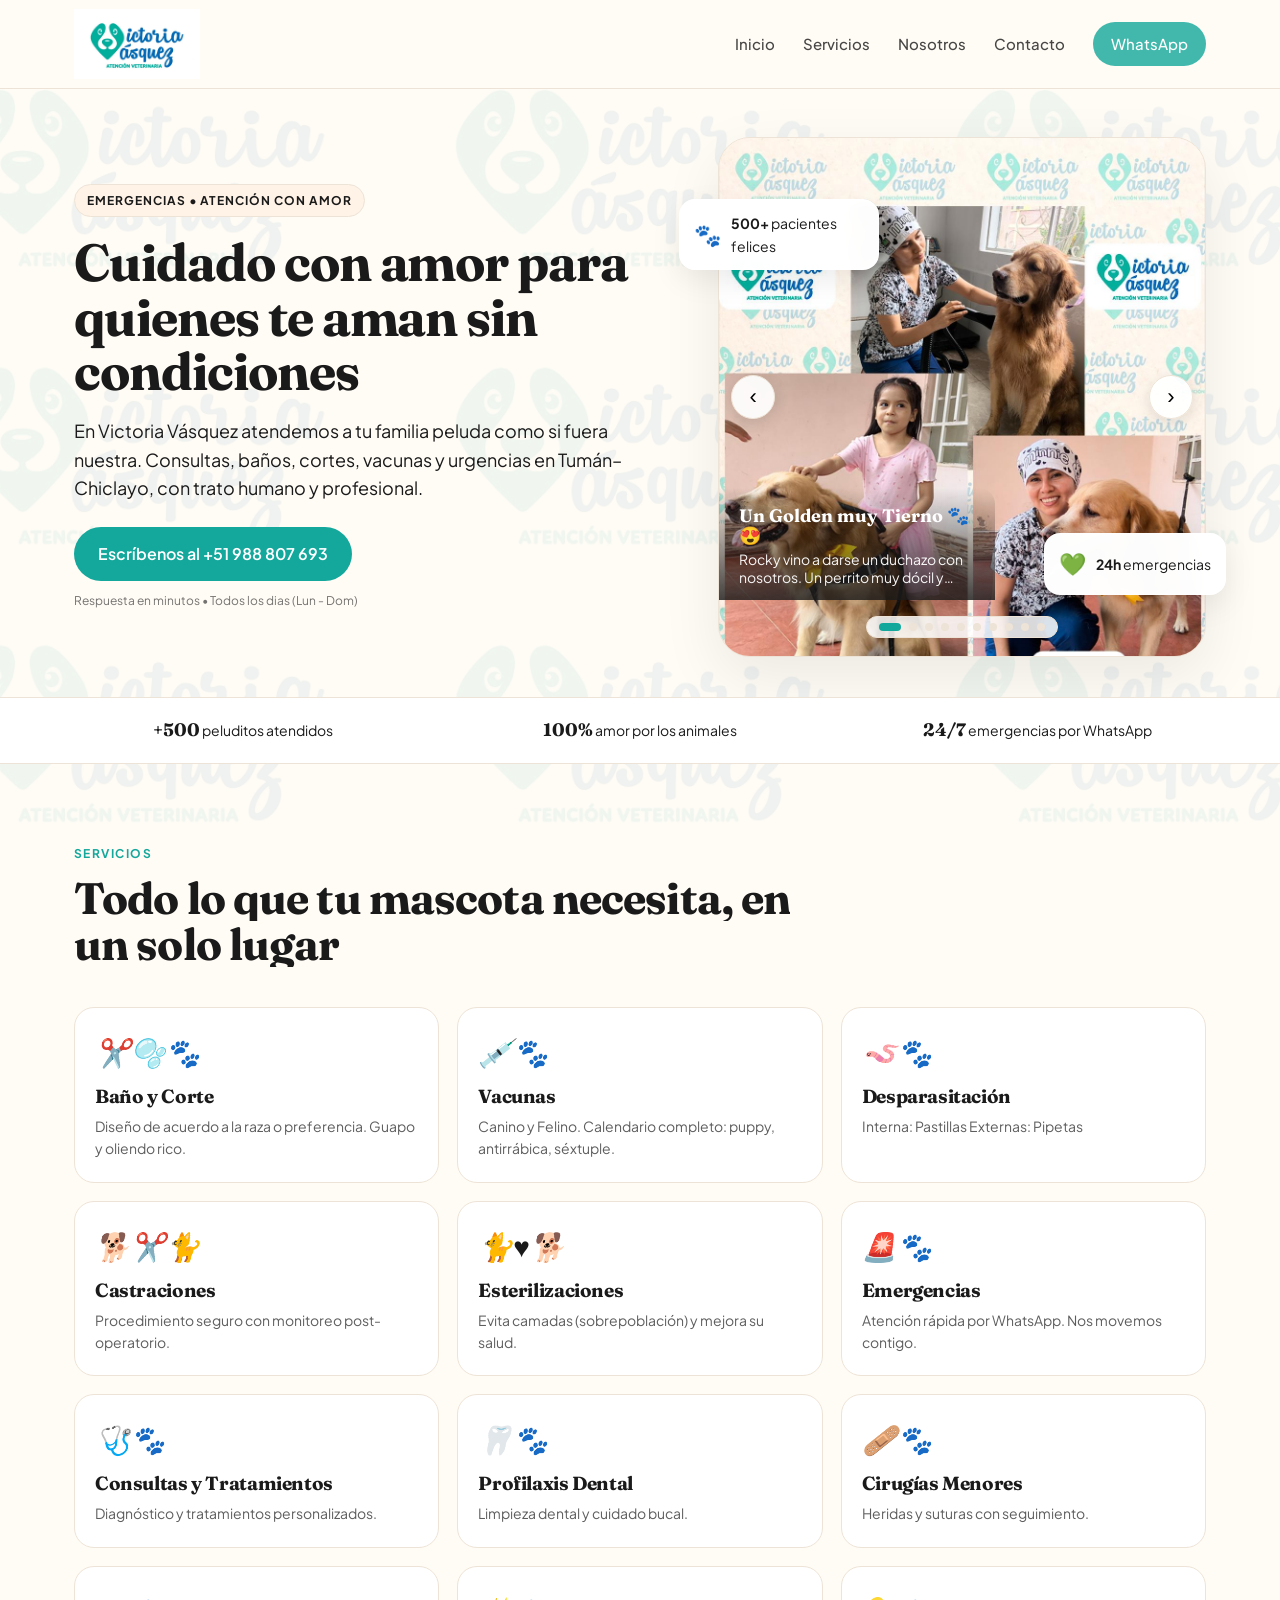
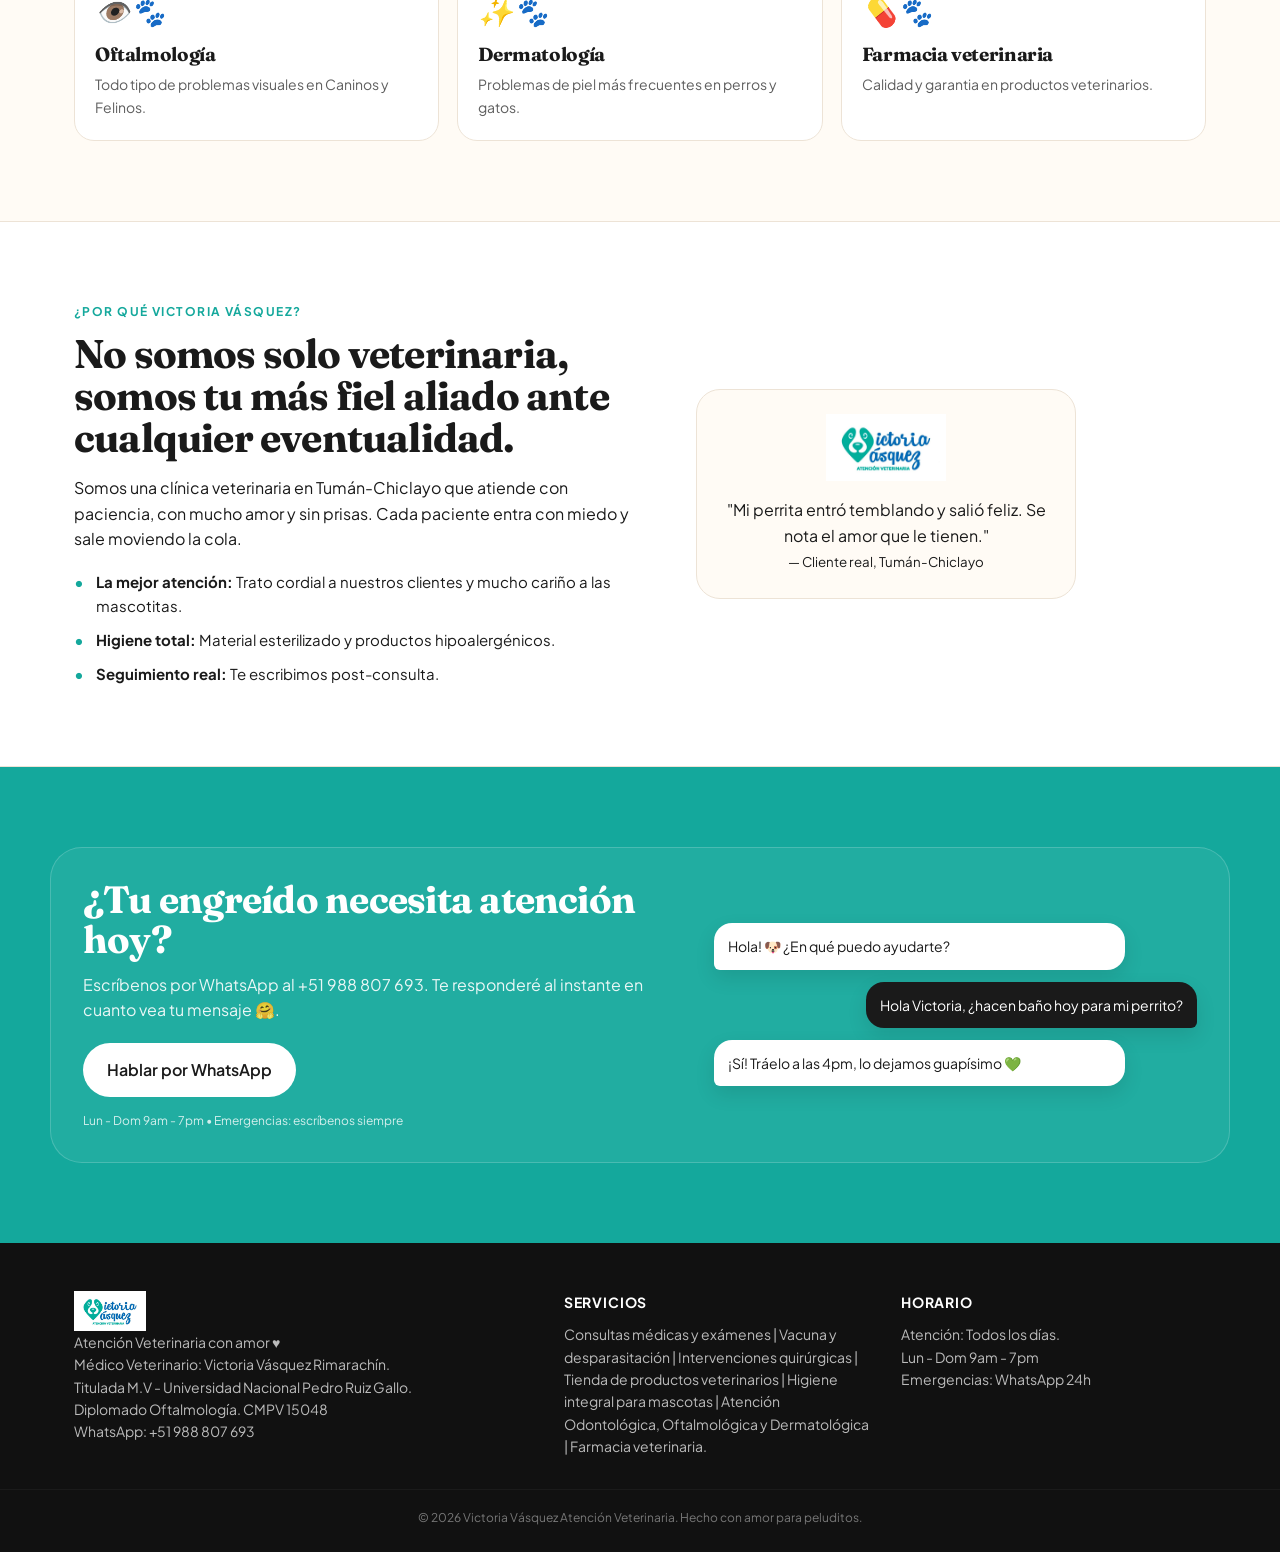
==== index.html @ 185f91c3 "primer commit web brideysa" ====
<!DOCTYPE html>
<html lang="es">
<head>
<meta charset="utf-8">
<meta name="viewport" content="width=device-width,initial-scale=1,viewport-fit=cover">
<title>Victoria Vásquez — Atención Veterinaria</title>
<meta name="description" content="Clínica veterinaria Victoria Vásquez. Baños, cortes, vacunas, desparasitación, esterilizaciones y emergencias. Chiclayo - Lambayeque.">
<meta name="theme-color" content="#14A89C">

<!-- VISTA PREVIA PARA WHATSAPP / FACEBOOK -->
<meta property="og:title" content="Victoria Vásquez — Atención Veterinaria">
<meta property="og:description" content="Clínica veterinaria Victoria Vásquez. Baños, cortes, vacunas, desparasitación, esterilizaciones y emergencias. Chiclayo - Lambayeque.">
<meta property="og:image" content="https://victoria-vasquez-vet.vercel.app/og-image.jpg">
<meta property="og:image:secure_url" content="https://victoria-vasquez-vet.vercel.app/og-image.jpg">
<meta property="og:url" content="https://victoria-vasquez-vet.vercel.app/">
<meta property="og:type" content="website">
<meta property="og:site_name" content="Victoria Vásquez">
<meta property="og:image:width" content="1200">
<meta property="og:image:height" content="630">
<meta property="og:image:alt" content="Victoria Vásquez - Atención Veterinaria 24h - Chiclayo">

<!-- Twitter / WhatsApp large preview -->
<meta name="twitter:card" content="summary_large_image">
<meta name="twitter:title" content="Victoria Vásquez — Atención Veterinaria">
<meta name="twitter:description" content="Baños, cortes, vacunas, desparasitación y emergencias 24h. Chiclayo - Lambayeque.">
<meta name="twitter:image" content="https://victoria-vasquez-vet.vercel.app/og-image.jpg">

<link rel="icon" type="image/png" href="assets/img/logo.png?v=3">
<link rel="apple-touch-icon" href="assets/img/logo.png?v=3">
<link rel="preconnect" href="https://fonts.googleapis.com">
<link href="https://fonts.googleapis.com/css2?family=Fraunces:opsz,wght@9..144,600;9..144,700&family=Plus+Jakarta+Sans:wght@400;500;600&display=swap" rel="stylesheet">
<link rel="stylesheet" href="styles.css?v=3">
</head>
<body>
<div class="bg-watermark" id="bg-watermark"></div>
<div id="splash"><div class="splash-inner"><img src="assets/img/logo.png?v=3" alt="Victoria Vasquez" width="180"><div class="splash-bar"><span></span></div></div></div>
<header class="header"><div class="container header-inner"><a href="#inicio" class="logo"><img src="assets/img/logo.png?v=3" alt="Victoria Vásquez"></a><nav class="nav" id="navMenu"><a href="#inicio">Inicio</a><a href="#servicios">Servicios</a><a href="#nosotros">Nosotros</a><a href="#contacto">Contacto</a><a class="btn btn-teal" id="header-whatsapp" href="https://wa.me/51988807693?text=Hola%20Victoria%20V%C3%A1squez%2C%20quisiera%20informaci%C3%B3n" target="_blank" rel="noopener">WhatsApp</a></nav><button class="nav-toggle" id="navToggle" aria-label="Menú" aria-expanded="false"><span></span><span></span></button></div></header>
<div class="nav-overlay" id="navOverlay"></div>
<main>
<section id="inicio" class="hero"><div class="container hero-grid">
<div class="hero-copy"><div class="badge reveal" id="hero-badge">Emergencias • Atención con amor</div><h1 class="reveal" data-split id="hero-titulo">Cuidado con amor para quienes te aman sin condiciones</h1><p class="reveal" style="transition-delay:.15s" id="hero-desc">En <strong>Victoria Vásquez</strong> atendemos a tu familia peluda como si fuera nuestra. Consultas, baños, cortes, vacunas y urgencias en Tumán–Chiclayo, con trato humano y profesional.</p><div class="hero-cta reveal" style="transition-delay:.25s"><a class="btn btn-teal btn-lg" data-magnetic id="hero-cta" href="https://wa.me/51988807693?text=Hola%20Victoria%20V%C3%A1squez%2C%20quisiera%20informaci%C3%B3n" target="_blank">Escríbenos al +51 988 807 693</a><span class="cta-note" id="hero-nota">Respuesta en minutos • Lun - Dom</span></div></div>
<!-- AQUI VA EL CARRUSEL QUE MARCASTE EN ROJO - REEMPLAZA EL BLOQUE DE ANTES -->
<div class="hero-visual reveal" style="transition-delay:.3s" id="hero-visual">
  <div class="carousel" id="hero-carousel">
    <div class="carousel-track" id="carousel-track">
      <!-- Se llena desde data.json -->
    </div>
    <button class="carousel-btn prev" id="carousel-prev" aria-label="Anterior">‹</button>
    <button class="carousel-btn next" id="carousel-next" aria-label="Siguiente">›</button>
    <div class="carousel-dots" id="carousel-dots"></div>
  </div>
  <div class="hero-card float-1"><span>🐾</span><div><strong>500+</strong> pacientes felices</div></div>
  <div class="hero-card float-2"><span>💚</span><div><strong>24h</strong> emergencias</div></div>
</div>
</div></section>
<div class="trust-bar"><div class="container trust-grid" id="trust-grid"></div></div>
<section id="servicios" class="section"><div class="container"><div class="section-head reveal"><span class="eyebrow">Servicios</span><h2 data-split>Todo lo que tu mascota necesita, en un solo lugar</h2></div><div class="services-grid" id="services-grid"></div></div></section>
<section id="nosotros" class="section alt"><div class="container about-grid"><div class="about-copy reveal"><span class="eyebrow" id="nosotros-eyebrow">Por qué Victoria Vásquez</span><h2 data-split id="nosotros-titulo">No somos solo veterinaria, somos familia.</h2><p id="nosotros-desc"></p><ul class="values" id="nosotros-valores"></ul></div><div class="about-visual reveal" style="transition-delay:.15s"><div class="about-card"><img src="assets/img/logo.png?v=3" alt="Logo"><p id="nosotros-testimonio"></p><small id="nosotros-autor"></small></div></div></div></section>
<section id="contacto" class="section cta"><div class="container cta-box reveal"><div><h2 data-split id="contacto-titulo"></h2><p id="contacto-desc"></p><a class="btn btn-cream btn-lg" data-magnetic id="contacto-cta" href="#" target="_blank">Hablar por WhatsApp</a><div class="cta-meta" id="contacto-meta"></div></div><div class="cta-chat" id="cta-chat"></div></div></section>
</main>
<footer class="footer"><div class="container footer-grid"><div><img src="assets/img/logo.png?v=3" alt="" height="40"><p id="footer-desc"></p></div><div><h4>Servicios</h4><p id="footer-servicios"></p></div><div><h4>Horario</h4><p id="footer-horario"></p></div></div><div class="copy" id="footer-copy"></div></footer>
<script src="lib/manifest.js?v=3" defer></script>
<script src="main.js?v=3" defer></script>
</body>
</html>
---- styles.css ----
/* Victoria Vasquez v3 - Carrusel + Fondo transparente + Responsive */
:root{--cream:#FFFBF5;--cream2:#FFF2E6;--charcoal:#1A1A1A;--teal:#14A89C;--teal2:#0E8A7F;--blue:#1A4A8A;--line:#EDE3D6;--header-h:88px;--bg-opacity:0.07}
*{box-sizing:border-box;margin:0;padding:0}
html{scroll-behavior:smooth;overflow-x:hidden}
body{font-family:'Plus Jakarta Sans',Inter,sans-serif;background:var(--cream);color:var(--charcoal);line-height:1.6;overflow-x:hidden;max-width:100vw;position:relative}
/* FONDO TRANSPARENTE */
.bg-watermark{position:fixed;inset:0;pointer-events:none;z-index:-1;opacity:var(--bg-opacity);background-repeat:repeat;background-position:center;background-size:500px;transition:opacity .3s}
h1,h2,h3{font-family:'Fraunces',serif;line-height:1.05;letter-spacing:-.02em}
a{color:inherit;text-decoration:none}img{max-width:100%;display:block}.container{max-width:1180px;margin:0 auto;padding:0 24px;width:100%}
.reveal[data-split]{opacity:1;transform:none}
.reveal{opacity:0;transform:translateY(24px);transition:opacity .7s cubic-bezier(.16,1,.3,1),transform .7s cubic-bezier(.16,1,.3,1)}
.reveal.is-visible{opacity:1;transform:none}
.reveal .word{overflow:hidden;display:inline-block;vertical-align:top}
.reveal .word span{display:inline-block;transform:translateY(100%);transition:transform .7s cubic-bezier(.16,1,.3,1)}
.reveal.is-visible .word span{transform:none}
#splash{position:fixed;inset:0;background:var(--cream);z-index:9999;display:flex;align-items:center;justify-content:center;transition:opacity .6s,visibility .6s;animation:splashOut 4.5s forwards}
#splash.hide{opacity:0;visibility:hidden}@keyframes splashOut{0%,85%{opacity:1}100%{opacity:0;visibility:hidden}}
.splash-inner{text-align:center}.splash-bar{width:120px;height:3px;background:var(--line);margin:18px auto 0;border-radius:3px;overflow:hidden}
.splash-bar span{display:block;height:100%;width:100%;background:var(--teal);animation:load 3s ease}
@keyframes load{0%{transform:translateX(-100%)}100%{transform:translateX(0)}}
.header{position:sticky;top:0;z-index:100;background:rgba(255,251,245,.96);backdrop-filter:blur(12px);border-bottom:1px solid var(--line);width:100%}
.header-inner{display:flex;align-items:center;justify-content:space-between;height:var(--header-h);gap:16px;width:100%}
.logo{flex-shrink:0;display:flex;align-items:center}.logo img{height:70px;width:auto}
.nav{display:flex;gap:28px;align-items:center;flex-shrink:0}
.nav a{font-weight:500;font-size:15px;opacity:.8;transition:.2s;white-space:nowrap}.nav a:hover{opacity:1;color:var(--teal)}
.btn{border-radius:999px;padding:10px 18px;font-weight:600;display:inline-flex;gap:8px;transition:transform .2s,background .2s;border:0;cursor:pointer;will-change:transform;text-align:center;justify-content:center}
.btn-teal{background:var(--teal);color:#fff}.btn-teal:hover{background:var(--teal2)}.btn-cream{background:#fff;color:var(--charcoal)}.btn-lg{padding:14px 24px;font-size:16px}
.nav-toggle{display:none;background:none;border:0;width:42px;height:42px;position:relative;flex-shrink:0;cursor:pointer;margin-left:auto}
.nav-toggle span{position:absolute;left:8px;right:8px;height:2.5px;background:var(--charcoal);transition:.25s;border-radius:2px}
.nav-toggle span:nth-child(1){top:13px}.nav-toggle span:nth-child(2){top:25px}
.nav-toggle.open span:nth-child(1){transform:rotate(45deg);top:19px}.nav-toggle.open span:nth-child(2){transform:rotate(-45deg);top:19px}
.nav-overlay{position:fixed;inset:0;background:rgba(26,26,26,.35);backdrop-filter:blur(2px);z-index:89;opacity:0;visibility:hidden;transition:.3s}
.nav-overlay.open{opacity:1;visibility:visible}
body.no-scroll{overflow:hidden;position:fixed;width:100%}
.hero{padding:48px 0 40px;overflow:hidden}.hero-grid{display:grid;grid-template-columns:1.1fr .9fr;gap:48px;align-items:center}
.badge{display:inline-flex;padding:6px 12px;border-radius:999px;background:var(--cream2);border:1px solid var(--line);font-size:12px;letter-spacing:.08em;text-transform:uppercase;font-weight:700;margin-bottom:18px;max-width:100%}
.hero h1{font-size:clamp(32px,5vw,52px);max-width:18ch;overflow-wrap:break-word}.hero p{font-size:18px;opacity:.75;margin:18px 0 24px;max-width:48ch}
.hero-cta{display:flex;flex-direction:column;gap:10px;align-items:flex-start;max-width:100%}.cta-note{font-size:12px;opacity:.6}

/* HERO VISUAL AHORA ES CARRUSEL */
.hero-visual{position:relative;height:520px;width:100%;max-width:100%}
.carousel{position:relative;width:100%;height:100%;border-radius:32px;overflow:hidden;border:1px solid var(--line);background:var(--cream2);box-shadow:0 20px 60px rgba(0,0,0,.08)}
.carousel-track{display:flex;height:100%;transition:transform .6s cubic-bezier(.16,1,.3,1);will-change:transform}
.carousel-slide{min-width:100%;height:100%;position:relative;background:#fff}
.carousel-slide img{width:100%;height:100%;object-fit:cover;object-position:top center;display:block}
.carousel-slide .placeholder{width:100%;height:100%;display:flex;flex-direction:column;align-items:center;justify-content:center;background:radial-gradient(120% 120% at 30% 20%, var(--cream2), #E8F5F2);padding:24px;text-align:center}
.carousel-slide .placeholder img{width:60%;opacity:.2;margin-bottom:16px;object-fit:contain;height:auto}
.carousel-slide .caption{position:absolute;bottom:56px;left:0;right:210px;background:linear-gradient(transparent, rgba(26,26,26,.82));color:#fff;padding:18px 20px 14px;font-size:14px;z-index:2;white-space:normal;word-break:break-word;overflow-wrap:anywhere;height:auto;border-top-right-radius:16px}
.carousel-slide .caption strong{display:block;font-family:'Fraunces';font-size:18px;margin-bottom:4px;line-height:1.1;white-space:normal;word-break:break-word}
.carousel-slide .caption span{display:block;opacity:.95;line-height:1.3;white-space:normal;word-break:break-word;display:-webkit-box;-webkit-line-clamp:2;-webkit-box-orient:vertical;overflow:hidden}
.carousel-btn{position:absolute;top:50%;transform:translateY(-50%);background:rgba(255,255,255,.92);border:1px solid var(--line);width:44px;height:44px;border-radius:999px;cursor:pointer;font-size:22px;z-index:3;display:grid;place-items:center;box-shadow:0 4px 16px rgba(0,0,0,.12);transition:.2s}
.carousel-btn:hover{background:#fff;transform:translateY(-50%) scale(1.05)}
.carousel-btn.prev{left:12px}.carousel-btn.next{right:12px}
.carousel-dots{position:absolute;bottom:18px;left:50%;transform:translateX(-50%);display:flex;gap:8px;z-index:3;background:rgba(255,255,255,.85);padding:6px 12px;border-radius:999px;border:1px solid var(--line)}
.carousel-dot{width:8px;height:8px;border-radius:999px;background:var(--line);border:0;cursor:pointer;transition:.3s}
.carousel-dot.active{background:var(--teal);width:22px}

.hero-card{position:absolute;background:rgba(255,255,255,.99);backdrop-filter:blur(8px);-webkit-backdrop-filter:blur(8px);border:1px solid rgba(255,255,255,.6);border-radius:16px;padding:12px 14px;display:flex;gap:10px;align-items:center;box-shadow:0 10px 30px rgba(0,0,0,.08);font-size:14px;max-width:200px;z-index:2}
.hero-card span{font-size:22px}.float-1{top:12%;left:-8%;animation:float 5s ease infinite}.float-2{bottom:12%;right:-4%;animation:float 5.5s ease infinite reverse}
@keyframes float{0%,100%{transform:translateY(0)}50%{transform:translateY(-8px)}}
.trust-bar{border-top:1px solid var(--line);border-bottom:1px solid var(--line);background:#fff;width:100%}.trust-grid{display:grid;grid-template-columns:repeat(3,1fr);text-align:center;padding:18px 0;font-size:14px;gap:12px}.trust-grid strong{font-family:'Fraunces';font-size:18px}
.section{padding:80px 0;width:100%;overflow:hidden}.section.alt{background:#fff;border-top:1px solid var(--line);border-bottom:1px solid var(--line)}
.section-head{max-width:720px;margin:0 0 40px}.eyebrow{font-size:12px;letter-spacing:.12em;text-transform:uppercase;font-weight:700;color:var(--teal);margin-bottom:12px;display:block}
.section-head h2{font-size:clamp(28px,4vw,44px)}.services-grid{display:grid;grid-template-columns:repeat(3,1fr);gap:18px}
.svc{background:#fff;border:1px solid var(--line);border-radius:20px;padding:22px 20px;transition:transform .3s,box-shadow .3s;width:100%}.svc:hover{transform:translateY(-4px);box-shadow:0 18px 40px rgba(0,0,0,.06)}
.svc i{font-size:28px;display:block;margin-bottom:12px}.svc h3{font-size:19px;margin-bottom:8px}.svc p{font-size:14px;opacity:.7}
.about-grid{display:grid;grid-template-columns:1fr .9fr;gap:56px;align-items:center}.about-copy h2{font-size:clamp(28px,4vw,40px);margin-bottom:16px}
.values{list-style:none;margin-top:18px;display:grid;gap:10px}.values li{padding-left:22px;position:relative;font-size:15px}.values li:before{content:"•";position:absolute;left:0;color:var(--teal);font-weight:700}
.about-card{background:var(--cream);border:1px solid var(--line);border-radius:24px;padding:24px;max-width:380px;text-align:center;width:100%}.about-card img{width:120px;margin:0 auto 16px}
.cta{background:var(--teal);color:#fff}.cta-box{display:grid;grid-template-columns:1.1fr .9fr;gap:40px;align-items:center;background:rgba(255,255,255,.06);border:1px solid rgba(255,255,255,.18);border-radius:32px;padding:32px;width:100%}
.cta-box h2{font-size:clamp(28px,4vw,38px);color:#fff;margin-bottom:12px}.cta-box p{opacity:.9;margin-bottom:20px}.cta-meta{margin-top:14px;font-size:12px;opacity:.8}
.cta-chat{display:grid;gap:12px;width:100%}.chat-bubble{background:#fff;color:var(--charcoal);padding:12px 14px;border-radius:18px;border-bottom-left-radius:6px;font-size:14px;max-width:85%;box-shadow:0 8px 20px rgba(0,0,0,.1)}
.chat-bubble.me{margin-left:auto;background:var(--charcoal);color:#fff;border-bottom-left-radius:18px;border-bottom-right-radius:6px}
.footer{background:#111;color:#bbb;padding:48px 0 24px;width:100%}.footer-grid{display:grid;grid-template-columns:1.5fr 1fr 1fr;gap:32px;margin-bottom:32px}.footer h4{color:#fff;margin-bottom:10px;font-size:14px;letter-spacing:.06em;text-transform:uppercase}.footer p{font-size:14px}.copy{border-top:1px solid #222;padding-top:18px;text-align:center;font-size:12px;opacity:.6}

/* RESPONSIVE */
@media(max-width:900px){
  :root{--header-h:72px}
  .container{padding:0 16px}
  .logo img{height:56px}
  .header-inner{height:var(--header-h)}
  .nav{position:fixed;top:0;right:0;bottom:0;width:84vw;max-width:340px;height:100vh;height:100dvh;background:#FFFBF5;flex-direction:column;align-items:flex-start;padding:84px 24px 32px;gap:4px;transform:translateX(100%);transition:transform .35s cubic-bezier(.16,1,.3,1);z-index:90;overflow-y:auto;box-shadow:-16px 0 60px rgba(0,0,0,.12);border-left:1px solid var(--line)}
  .nav.open{transform:translateX(0)}
  .nav a{font-size:18px;padding:14px 0;width:100%;border-bottom:1px solid var(--line);opacity:1}
  .nav .btn{width:100%;margin-top:16px;padding:16px;border-bottom:none}
  .nav-toggle{display:grid;place-items:center}
  .hero{padding:24px 0 24px}
  .hero-grid,.about-grid,.cta-box,.footer-grid{grid-template-columns:1fr;gap:28px}
  .hero-visual{height:420px;order:2}
  .hero-copy{order:1}
  .float-1{left:0;top:8%}.float-2{right:0;bottom:8%}
  .services-grid{grid-template-columns:1fr 1fr;gap:14px}
  .trust-grid{grid-template-columns:1fr;gap:10px;padding:14px 0}
  .section{padding:48px 0}
  .cta-box{padding:24px;border-radius:24px}
}
@media(max-width:600px){
  .services-grid{grid-template-columns:1fr}
  .hero-visual{height:420px}
  .hero h1{font-size:32px}
  .hero p{font-size:16px}
  .carousel{border-radius:20px}
  .btn-lg{width:100%;font-size:15px;padding:16px 20px}
  /* SOLO MOVIL: Foto completa sin recorte + descripcion visible */
  .carousel-slide img{
    object-fit: contain;
    object-position: center center; /* En móvil centrado para que no se mueva */
    background: #0f1a1a;
  }
  .carousel-slide{
    background: radial-gradient(120% 120% at 50% 30%, #1a2e2e 0%, #0f1a1a 100%);
  }
  /* FIX DEFINITIVO: texto hace salto ANTES de llegar al cartel 24h */
  .hero-card{ scale: .88; }
  .hero-card.float-1{ left: 6px; top: 4%; }
  .hero-card.float-2{ 
    right: 8px; 
    bottom: 45px; /* Baja el 24h a la altura del texto, alineado a la derecha */
    z-index: 4;
    max-width: 155px;
  }
  .carousel-slide .caption{
    bottom: 42px;
    left: 10px;
    right: 168px; /* Deja 168px libres a la derecha para que no se meta detrás del 24h */
    padding: 10px 12px;
    background: linear-gradient(to top, rgba(26,26,26,.78) 0%, rgba(26,26,26,.45) 60%, rgba(26,26,26,0) 100%);
    backdrop-filter: blur(2px);
    -webkit-backdrop-filter: blur(2px);
    border-radius: 12px;
    border: 1px solid rgba(255,255,255,.12);
    z-index: 3;
    white-space: normal;
    word-break: break-word;
    overflow-wrap: anywhere;
    height: auto;
  }
  .carousel-slide .caption strong{
    font-size: 13px;
    line-height: 1.15;
    margin-bottom: 3px;
    white-space: normal;
    display: block;
  }
  .carousel-slide .caption span{
    font-size: 11px;
    line-height: 1.3;
    white-space: normal;
    display: block;
    /* 2 lineas max y corta con ... si es muy largo, pero hace salto antes del cartel */
    display: -webkit-box;
    -webkit-line-clamp: 2;
    -webkit-box-orient: vertical;
    overflow: hidden;
  }
  .carousel-dots{ bottom: 8px; z-index: 5; }
}
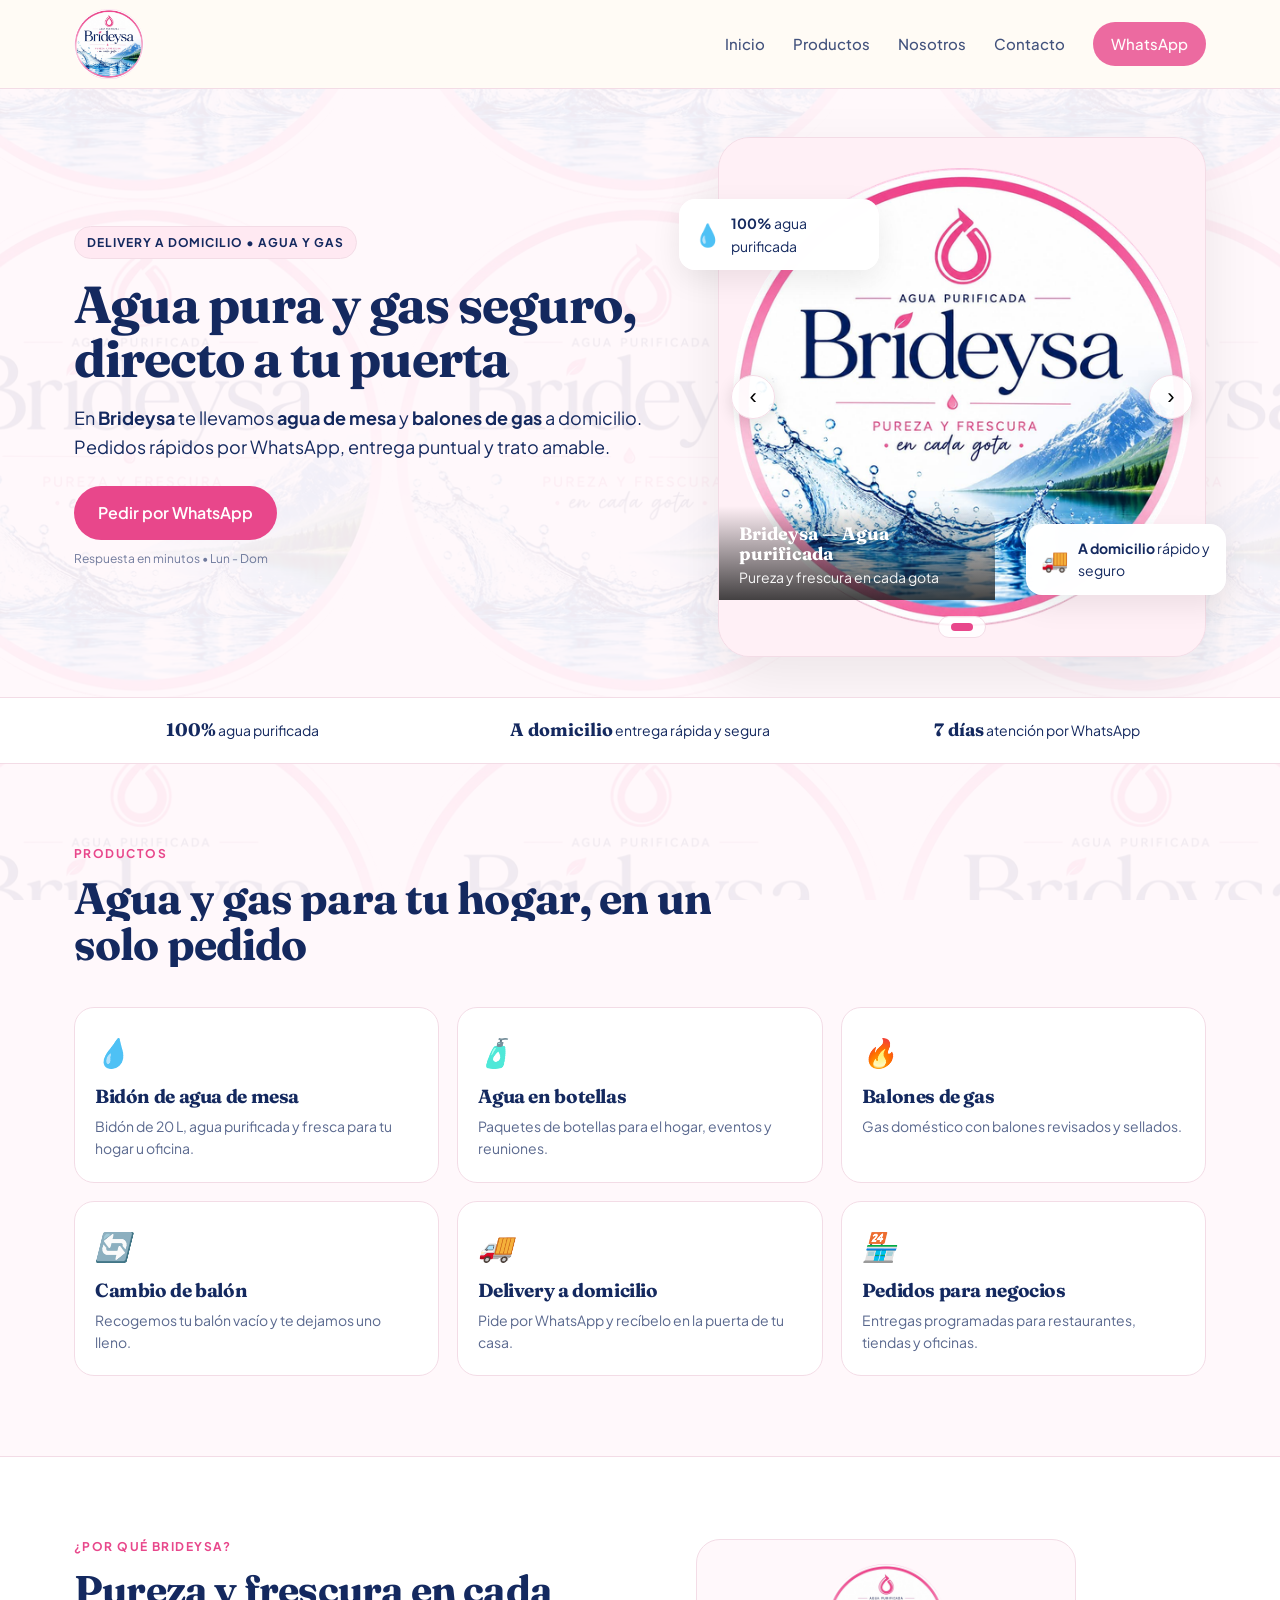
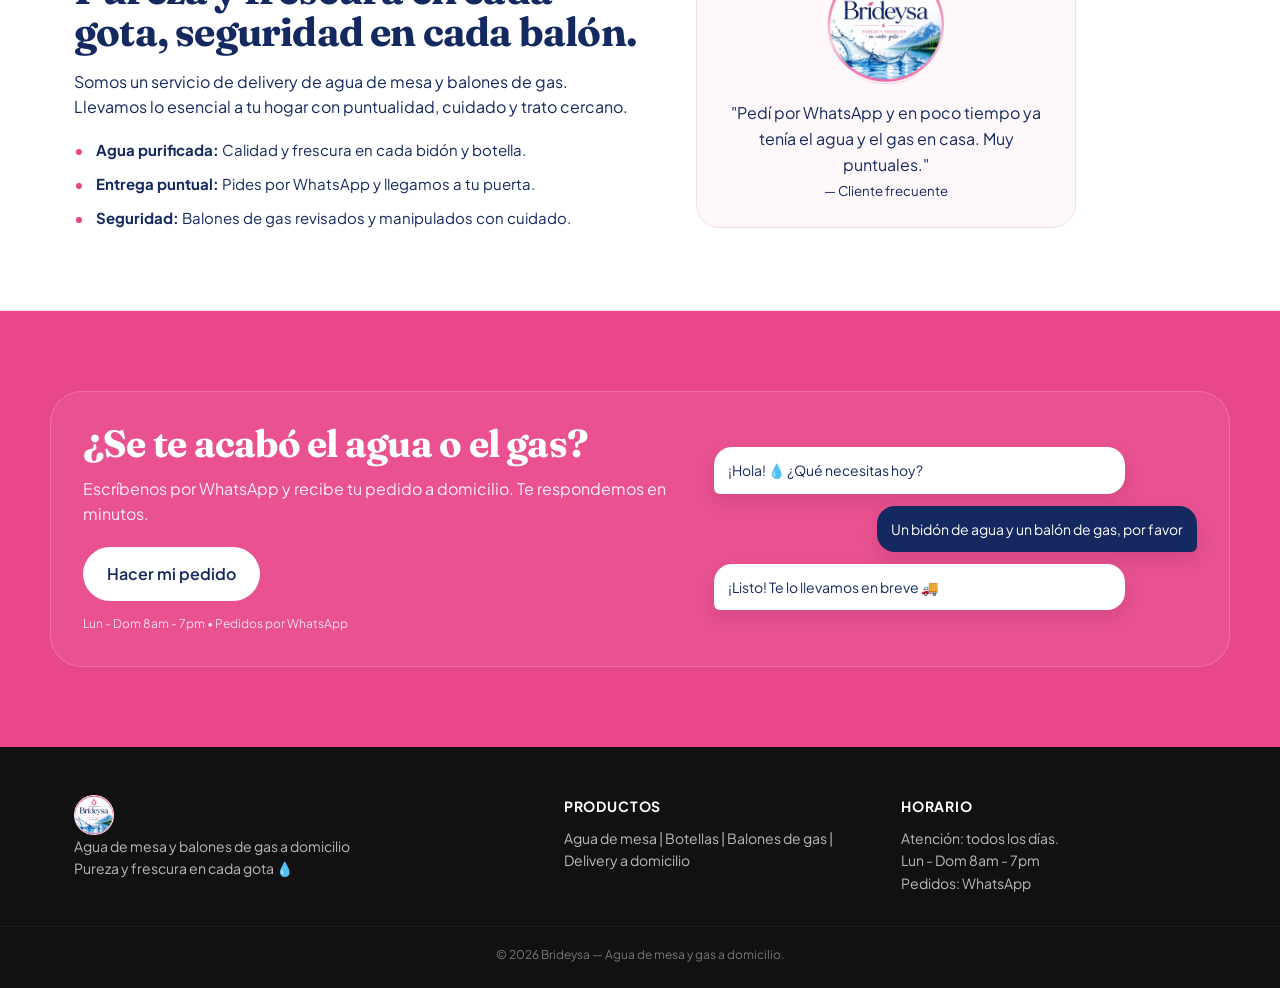
==== commit dae4a1bb: "Brideysa commit 1" ====
--- a/index.html
+++ b/index.html
@@ -3,42 +3,42 @@
 <head>
 <meta charset="utf-8">
 <meta name="viewport" content="width=device-width,initial-scale=1,viewport-fit=cover">
-<title>Victoria Vásquez — Atención Veterinaria</title>
-<meta name="description" content="Clínica veterinaria Victoria Vásquez. Baños, cortes, vacunas, desparasitación, esterilizaciones y emergencias. Chiclayo - Lambayeque.">
-<meta name="theme-color" content="#14A89C">
+<title>Brideysa — Agua de Mesa y Gas a Domicilio</title>
+<meta name="description" content="Brideysa: agua de mesa y balones de gas a domicilio. Pide por WhatsApp y recibe en tu puerta.">
+<meta name="theme-color" content="#E8478B">
 
 <!-- VISTA PREVIA PARA WHATSAPP / FACEBOOK -->
-<meta property="og:title" content="Victoria Vásquez — Atención Veterinaria">
-<meta property="og:description" content="Clínica veterinaria Victoria Vásquez. Baños, cortes, vacunas, desparasitación, esterilizaciones y emergencias. Chiclayo - Lambayeque.">
-<meta property="og:image" content="https://victoria-vasquez-vet.vercel.app/og-image.jpg">
-<meta property="og:image:secure_url" content="https://victoria-vasquez-vet.vercel.app/og-image.jpg">
-<meta property="og:url" content="https://victoria-vasquez-vet.vercel.app/">
+<meta property="og:title" content="Brideysa — Agua de Mesa y Gas a Domicilio">
+<meta property="og:description" content="Brideysa: agua de mesa y balones de gas a domicilio. Pide por WhatsApp y recibe en tu puerta.">
+<meta property="og:image" content="https://web-brideysa.vercel.app/og-image.jpg">
+<meta property="og:image:secure_url" content="https://web-brideysa.vercel.app/og-image.jpg">
+<meta property="og:url" content="https://web-brideysa.vercel.app/">
 <meta property="og:type" content="website">
-<meta property="og:site_name" content="Victoria Vásquez">
+<meta property="og:site_name" content="Brideysa">
 <meta property="og:image:width" content="1200">
 <meta property="og:image:height" content="630">
-<meta property="og:image:alt" content="Victoria Vásquez - Atención Veterinaria 24h - Chiclayo">
+<meta property="og:image:alt" content="Brideysa - Agua purificada">
 
 <!-- Twitter / WhatsApp large preview -->
 <meta name="twitter:card" content="summary_large_image">
-<meta name="twitter:title" content="Victoria Vásquez — Atención Veterinaria">
-<meta name="twitter:description" content="Baños, cortes, vacunas, desparasitación y emergencias 24h. Chiclayo - Lambayeque.">
-<meta name="twitter:image" content="https://victoria-vasquez-vet.vercel.app/og-image.jpg">
+<meta name="twitter:title" content="Brideysa — Agua de Mesa y Gas a Domicilio">
+<meta name="twitter:description" content="Agua de mesa y balones de gas a domicilio. Pide por WhatsApp.">
+<meta name="twitter:image" content="https://web-brideysa.vercel.app/og-image.jpg">
 
-<link rel="icon" type="image/png" href="assets/img/logo.png?v=3">
-<link rel="apple-touch-icon" href="assets/img/logo.png?v=3">
+<link rel="icon" type="image/png" href="assets/img/favicon.png?v=4">
+<link rel="apple-touch-icon" href="assets/img/logo.png?v=4">
 <link rel="preconnect" href="https://fonts.googleapis.com">
 <link href="https://fonts.googleapis.com/css2?family=Fraunces:opsz,wght@9..144,600;9..144,700&family=Plus+Jakarta+Sans:wght@400;500;600&display=swap" rel="stylesheet">
-<link rel="stylesheet" href="styles.css?v=3">
+<link rel="stylesheet" href="styles.css?v=4">
 </head>
 <body>
 <div class="bg-watermark" id="bg-watermark"></div>
-<div id="splash"><div class="splash-inner"><img src="assets/img/logo.png?v=3" alt="Victoria Vasquez" width="180"><div class="splash-bar"><span></span></div></div></div>
-<header class="header"><div class="container header-inner"><a href="#inicio" class="logo"><img src="assets/img/logo.png?v=3" alt="Victoria Vásquez"></a><nav class="nav" id="navMenu"><a href="#inicio">Inicio</a><a href="#servicios">Servicios</a><a href="#nosotros">Nosotros</a><a href="#contacto">Contacto</a><a class="btn btn-teal" id="header-whatsapp" href="https://wa.me/51988807693?text=Hola%20Victoria%20V%C3%A1squez%2C%20quisiera%20informaci%C3%B3n" target="_blank" rel="noopener">WhatsApp</a></nav><button class="nav-toggle" id="navToggle" aria-label="Menú" aria-expanded="false"><span></span><span></span></button></div></header>
+<div id="splash"><div class="splash-inner"><img src="assets/img/logo.png?v=4" alt="Brideysa" width="180"><div class="splash-bar"><span></span></div></div></div>
+<header class="header"><div class="container header-inner"><a href="#inicio" class="logo"><img src="assets/img/logo.png?v=4" alt="Brideysa"></a><nav class="nav" id="navMenu"><a href="#inicio">Inicio</a><a href="#servicios">Productos</a><a href="#nosotros">Nosotros</a><a href="#contacto">Contacto</a><a class="btn btn-teal" id="header-whatsapp" href="https://wa.me/51900000000?text=Hola%20Brideysa%2C%20quisiera%20hacer%20un%20pedido" target="_blank" rel="noopener">WhatsApp</a></nav><button class="nav-toggle" id="navToggle" aria-label="Menú" aria-expanded="false"><span></span><span></span></button></div></header>
 <div class="nav-overlay" id="navOverlay"></div>
 <main>
 <section id="inicio" class="hero"><div class="container hero-grid">
-<div class="hero-copy"><div class="badge reveal" id="hero-badge">Emergencias • Atención con amor</div><h1 class="reveal" data-split id="hero-titulo">Cuidado con amor para quienes te aman sin condiciones</h1><p class="reveal" style="transition-delay:.15s" id="hero-desc">En <strong>Victoria Vásquez</strong> atendemos a tu familia peluda como si fuera nuestra. Consultas, baños, cortes, vacunas y urgencias en Tumán–Chiclayo, con trato humano y profesional.</p><div class="hero-cta reveal" style="transition-delay:.25s"><a class="btn btn-teal btn-lg" data-magnetic id="hero-cta" href="https://wa.me/51988807693?text=Hola%20Victoria%20V%C3%A1squez%2C%20quisiera%20informaci%C3%B3n" target="_blank">Escríbenos al +51 988 807 693</a><span class="cta-note" id="hero-nota">Respuesta en minutos • Lun - Dom</span></div></div>
+<div class="hero-copy"><div class="badge reveal" id="hero-badge">Delivery a domicilio • Agua y Gas</div><h1 class="reveal" data-split id="hero-titulo">Agua pura y gas seguro, directo a tu puerta</h1><p class="reveal" style="transition-delay:.15s" id="hero-desc">En <strong>Brideysa</strong> te llevamos agua de mesa y balones de gas a domicilio.</p><div class="hero-cta reveal" style="transition-delay:.25s"><a class="btn btn-teal btn-lg" data-magnetic id="hero-cta" href="https://wa.me/51900000000?text=Hola%20Brideysa%2C%20quisiera%20hacer%20un%20pedido" target="_blank">Pedir por WhatsApp</a><span class="cta-note" id="hero-nota">Respuesta en minutos • Lun - Dom</span></div></div>
 <!-- AQUI VA EL CARRUSEL QUE MARCASTE EN ROJO - REEMPLAZA EL BLOQUE DE ANTES -->
 <div class="hero-visual reveal" style="transition-delay:.3s" id="hero-visual">
   <div class="carousel" id="hero-carousel">
@@ -49,17 +49,17 @@
     <button class="carousel-btn next" id="carousel-next" aria-label="Siguiente">›</button>
     <div class="carousel-dots" id="carousel-dots"></div>
   </div>
-  <div class="hero-card float-1"><span>🐾</span><div><strong>500+</strong> pacientes felices</div></div>
-  <div class="hero-card float-2"><span>💚</span><div><strong>24h</strong> emergencias</div></div>
+  <div class="hero-card float-1"><span>💧</span><div><strong>100%</strong> agua purificada</div></div>
+  <div class="hero-card float-2"><span>🚚</span><div><strong>A domicilio</strong> rápido y seguro</div></div>
 </div>
 </div></section>
 <div class="trust-bar"><div class="container trust-grid" id="trust-grid"></div></div>
-<section id="servicios" class="section"><div class="container"><div class="section-head reveal"><span class="eyebrow">Servicios</span><h2 data-split>Todo lo que tu mascota necesita, en un solo lugar</h2></div><div class="services-grid" id="services-grid"></div></div></section>
-<section id="nosotros" class="section alt"><div class="container about-grid"><div class="about-copy reveal"><span class="eyebrow" id="nosotros-eyebrow">Por qué Victoria Vásquez</span><h2 data-split id="nosotros-titulo">No somos solo veterinaria, somos familia.</h2><p id="nosotros-desc"></p><ul class="values" id="nosotros-valores"></ul></div><div class="about-visual reveal" style="transition-delay:.15s"><div class="about-card"><img src="assets/img/logo.png?v=3" alt="Logo"><p id="nosotros-testimonio"></p><small id="nosotros-autor"></small></div></div></div></section>
+<section id="servicios" class="section"><div class="container"><div class="section-head reveal"><span class="eyebrow">Productos</span><h2 data-split>Agua y gas para tu hogar, en un solo pedido</h2></div><div class="services-grid" id="services-grid"></div></div></section>
+<section id="nosotros" class="section alt"><div class="container about-grid"><div class="about-copy reveal"><span class="eyebrow" id="nosotros-eyebrow">Por qué Brideysa</span><h2 data-split id="nosotros-titulo">Pureza y frescura en cada gota.</h2><p id="nosotros-desc"></p><ul class="values" id="nosotros-valores"></ul></div><div class="about-visual reveal" style="transition-delay:.15s"><div class="about-card"><img src="assets/img/logo.png?v=4" alt="Logo"><p id="nosotros-testimonio"></p><small id="nosotros-autor"></small></div></div></div></section>
 <section id="contacto" class="section cta"><div class="container cta-box reveal"><div><h2 data-split id="contacto-titulo"></h2><p id="contacto-desc"></p><a class="btn btn-cream btn-lg" data-magnetic id="contacto-cta" href="#" target="_blank">Hablar por WhatsApp</a><div class="cta-meta" id="contacto-meta"></div></div><div class="cta-chat" id="cta-chat"></div></div></section>
 </main>
-<footer class="footer"><div class="container footer-grid"><div><img src="assets/img/logo.png?v=3" alt="" height="40"><p id="footer-desc"></p></div><div><h4>Servicios</h4><p id="footer-servicios"></p></div><div><h4>Horario</h4><p id="footer-horario"></p></div></div><div class="copy" id="footer-copy"></div></footer>
-<script src="lib/manifest.js?v=3" defer></script>
-<script src="main.js?v=3" defer></script>
+<footer class="footer"><div class="container footer-grid"><div><img src="assets/img/logo.png?v=4" alt="" height="40"><p id="footer-desc"></p></div><div><h4>Productos</h4><p id="footer-servicios"></p></div><div><h4>Horario</h4><p id="footer-horario"></p></div></div><div class="copy" id="footer-copy"></div></footer>
+<script src="lib/manifest.js?v=4" defer></script>
+<script src="main.js?v=4" defer></script>
 </body>
 </html>
--- a/styles.css
+++ b/styles.css
@@ -1,5 +1,5 @@
 /* Victoria Vasquez v3 - Carrusel + Fondo transparente + Responsive */
-:root{--cream:#FFFBF5;--cream2:#FFF2E6;--charcoal:#1A1A1A;--teal:#14A89C;--teal2:#0E8A7F;--blue:#1A4A8A;--line:#EDE3D6;--header-h:88px;--bg-opacity:0.07}
+:root{--cream:#FFF8FB;--cream2:#FFE9F2;--charcoal:#14295F;--teal:#E8478B;--teal2:#C93577;--blue:#14295F;--line:#F3DCE6;--header-h:88px;--bg-opacity:0.07}
 *{box-sizing:border-box;margin:0;padding:0}
 html{scroll-behavior:smooth;overflow-x:hidden}
 body{font-family:'Plus Jakarta Sans',Inter,sans-serif;background:var(--cream);color:var(--charcoal);line-height:1.6;overflow-x:hidden;max-width:100vw;position:relative}
@@ -155,3 +155,5 @@
   }
   .carousel-dots{ bottom: 8px; z-index: 5; }
 }
+
+.carousel-slide img.is-logo{object-fit:contain;object-position:center;padding:14px;background:#FFF0F6}
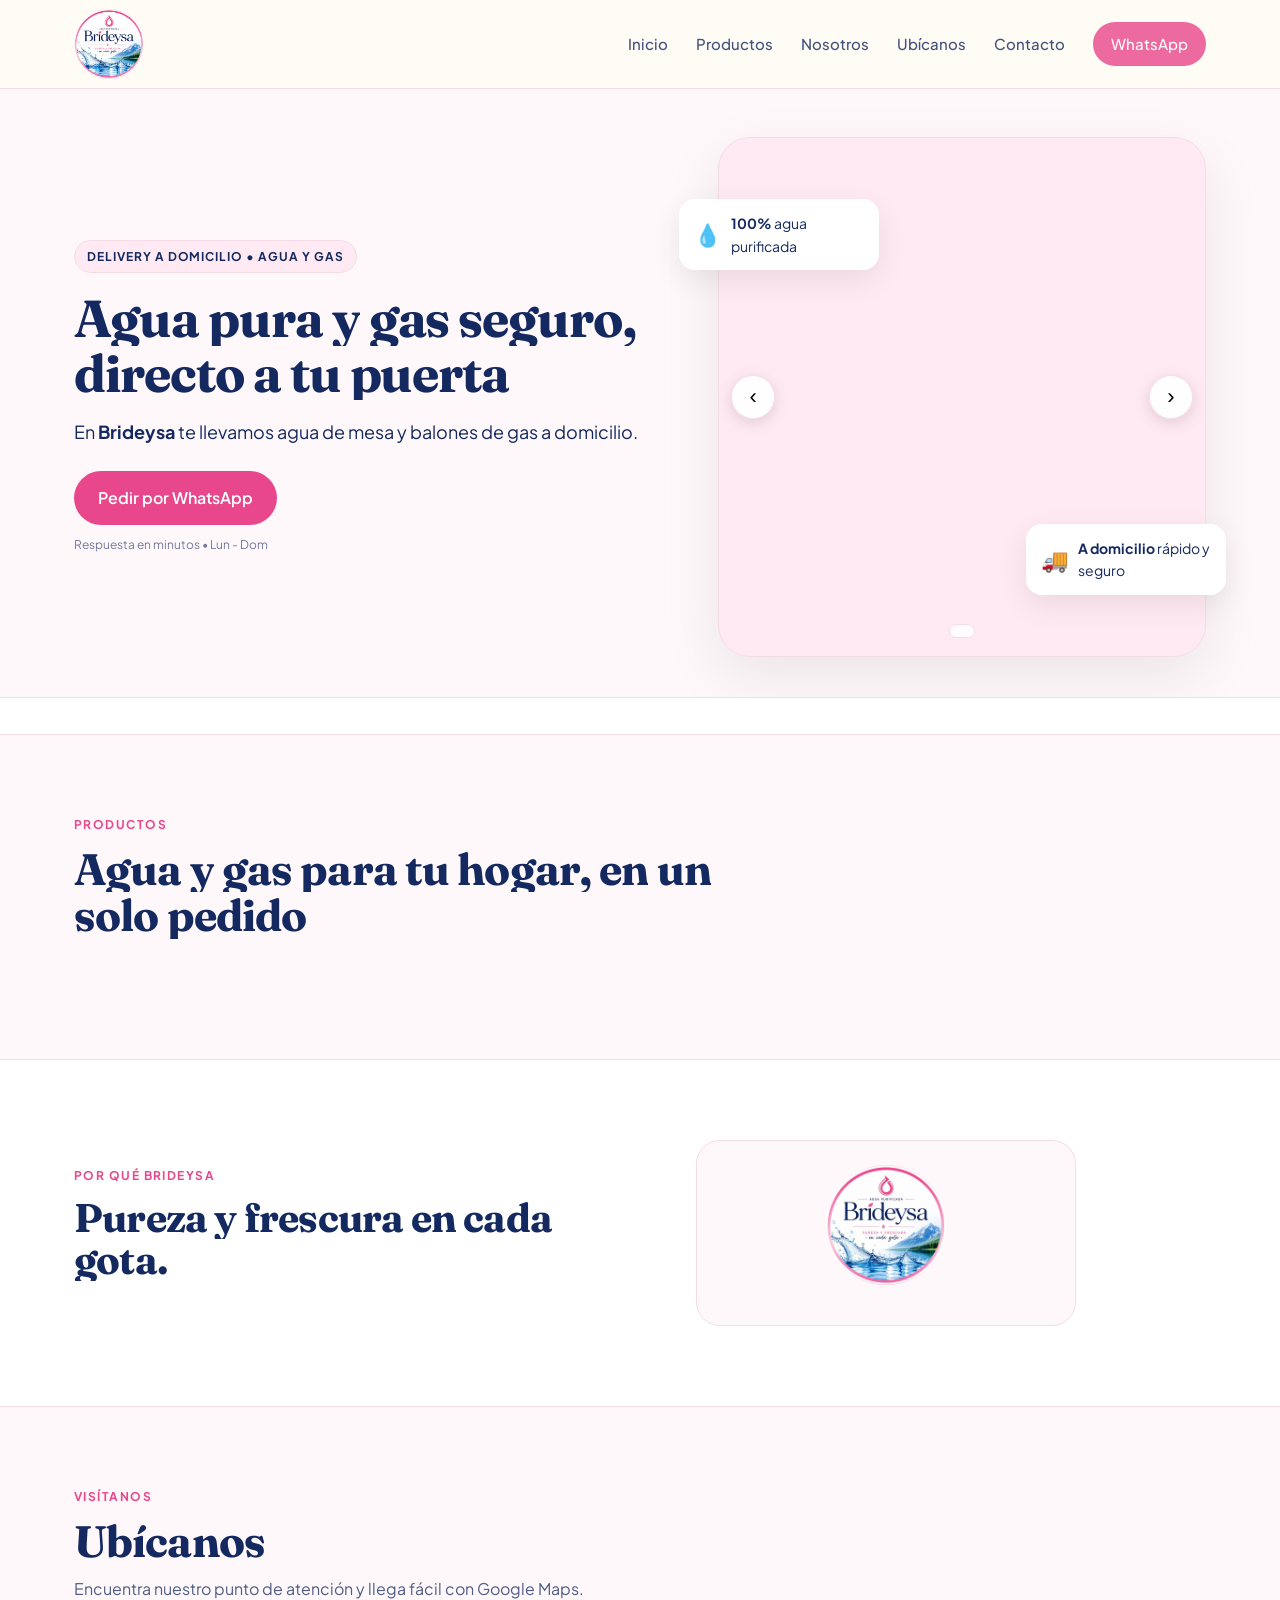
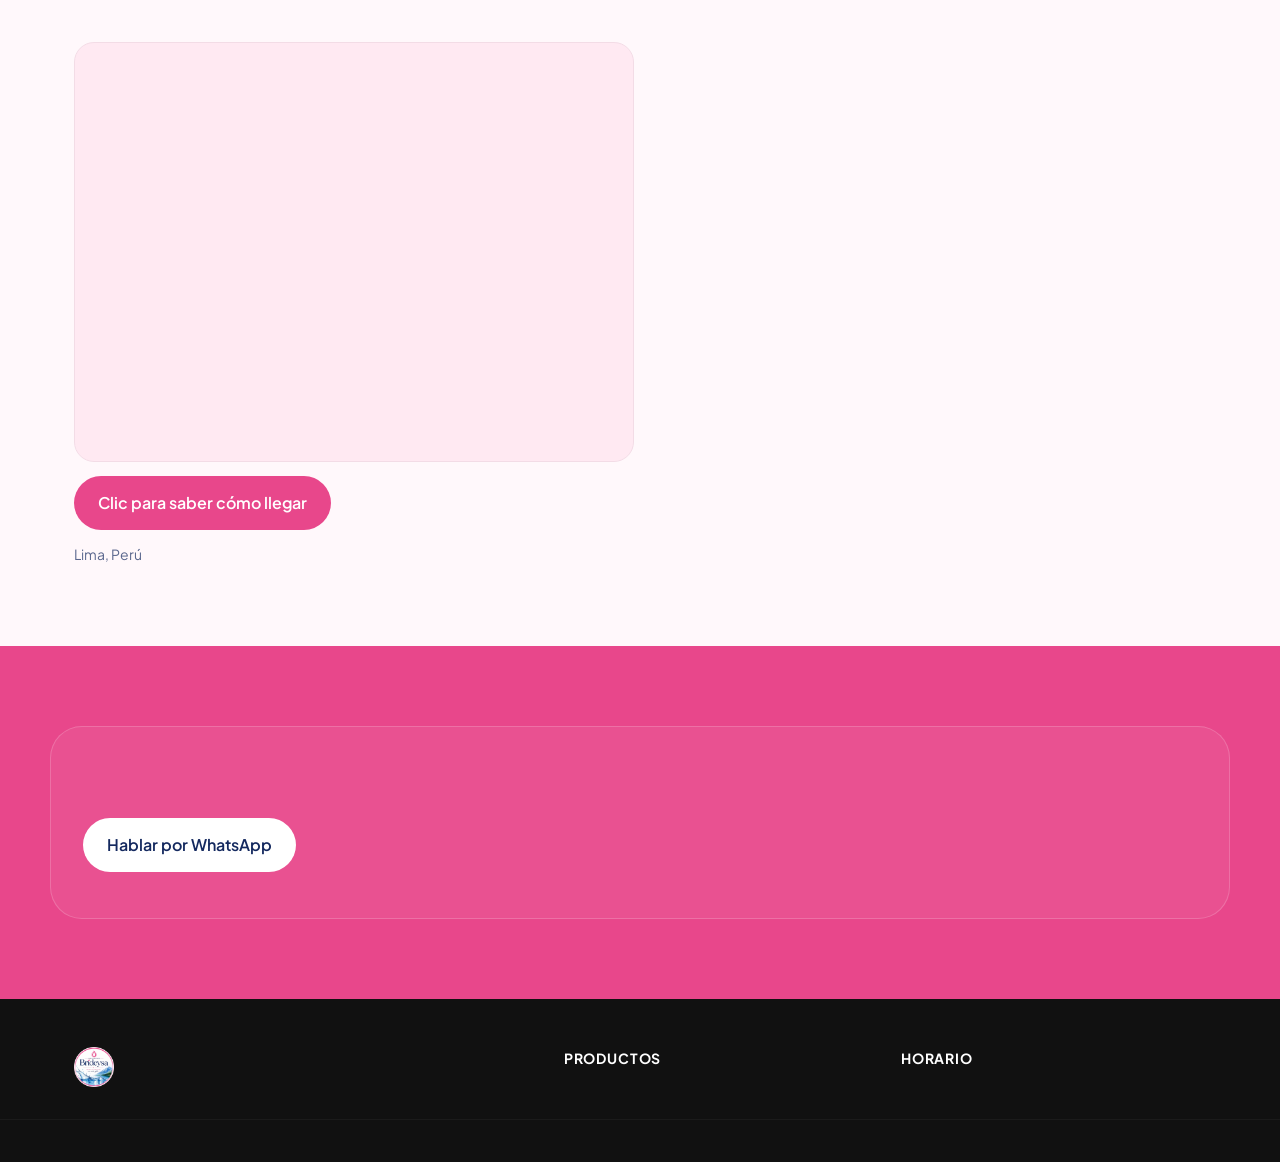
==== commit cc0e4792: "etapa 1,2,3,4" ====
--- a/index.html
+++ b/index.html
@@ -33,8 +33,8 @@
 </head>
 <body>
 <div class="bg-watermark" id="bg-watermark"></div>
-<div id="splash"><div class="splash-inner"><img src="assets/img/logo.png?v=4" alt="Brideysa" width="180"><div class="splash-bar"><span></span></div></div></div>
-<header class="header"><div class="container header-inner"><a href="#inicio" class="logo"><img src="assets/img/logo.png?v=4" alt="Brideysa"></a><nav class="nav" id="navMenu"><a href="#inicio">Inicio</a><a href="#servicios">Productos</a><a href="#nosotros">Nosotros</a><a href="#contacto">Contacto</a><a class="btn btn-teal" id="header-whatsapp" href="https://wa.me/51900000000?text=Hola%20Brideysa%2C%20quisiera%20hacer%20un%20pedido" target="_blank" rel="noopener">WhatsApp</a></nav><button class="nav-toggle" id="navToggle" aria-label="Menú" aria-expanded="false"><span></span><span></span></button></div></header>
+<div id="splash"><div class="splash-inner"><img data-logo src="assets/img/logo.png?v=4" alt="Brideysa" width="180"><div class="splash-bar"><span></span></div><div class="splash-credit"><p>Desarrollado por ITECT</p><p>© ITECT 2026. Todos los derechos reservados.</p></div></div></div>
+<header class="header"><div class="container header-inner"><a href="#inicio" class="logo"><img data-logo src="assets/img/logo.png?v=4" alt="Brideysa"></a><nav class="nav" id="navMenu"><a href="#inicio">Inicio</a><a href="#servicios">Productos</a><a href="#nosotros">Nosotros</a><a href="#ubicanos" id="nav-ubicanos">Ubícanos</a><a href="#contacto">Contacto</a><a class="btn btn-teal" id="header-whatsapp" href="https://wa.me/51900000000?text=Hola%20Brideysa%2C%20quisiera%20hacer%20un%20pedido" target="_blank" rel="noopener">WhatsApp</a></nav><button class="nav-toggle" id="navToggle" aria-label="Menú" aria-expanded="false"><span></span><span></span></button></div></header>
 <div class="nav-overlay" id="navOverlay"></div>
 <main>
 <section id="inicio" class="hero"><div class="container hero-grid">
@@ -55,11 +55,13 @@
 </div></section>
 <div class="trust-bar"><div class="container trust-grid" id="trust-grid"></div></div>
 <section id="servicios" class="section"><div class="container"><div class="section-head reveal"><span class="eyebrow">Productos</span><h2 data-split>Agua y gas para tu hogar, en un solo pedido</h2></div><div class="services-grid" id="services-grid"></div></div></section>
-<section id="nosotros" class="section alt"><div class="container about-grid"><div class="about-copy reveal"><span class="eyebrow" id="nosotros-eyebrow">Por qué Brideysa</span><h2 data-split id="nosotros-titulo">Pureza y frescura en cada gota.</h2><p id="nosotros-desc"></p><ul class="values" id="nosotros-valores"></ul></div><div class="about-visual reveal" style="transition-delay:.15s"><div class="about-card"><img src="assets/img/logo.png?v=4" alt="Logo"><p id="nosotros-testimonio"></p><small id="nosotros-autor"></small></div></div></div></section>
+<section id="nosotros" class="section alt"><div class="container about-grid"><div class="about-copy reveal"><span class="eyebrow" id="nosotros-eyebrow">Por qué Brideysa</span><h2 data-split id="nosotros-titulo">Pureza y frescura en cada gota.</h2><p id="nosotros-desc"></p><ul class="values" id="nosotros-valores"></ul></div><div class="about-visual reveal" style="transition-delay:.15s"><div class="about-card"><img data-logo src="assets/img/logo.png?v=4" alt="Logo"><p id="nosotros-testimonio"></p><small id="nosotros-autor"></small></div></div></div></section>
+<section id="ubicanos" class="section"><div class="container"><div class="section-head reveal"><span class="eyebrow" id="ubi-eyebrow"></span><h2 id="ubi-titulo"></h2><p id="ubi-texto" style="margin-top:12px;opacity:.75"></p></div><div class="ubi-grid reveal is-visible" id="ubi-grid"><div class="ubi-map"><div class="ubi-map-frame"><iframe id="ubi-iframe" title="Mapa de ubicación" loading="lazy" referrerpolicy="no-referrer-when-downgrade" allowfullscreen></iframe></div><a class="btn btn-teal btn-lg" id="ubi-btn" target="_blank" rel="noopener"></a><p class="ubi-dir" id="ubi-dir"></p></div><div class="ubi-photo" id="ubi-photo" hidden><img id="ubi-img" alt="Nuestro local" loading="lazy"></div></div></div></section>
 <section id="contacto" class="section cta"><div class="container cta-box reveal"><div><h2 data-split id="contacto-titulo"></h2><p id="contacto-desc"></p><a class="btn btn-cream btn-lg" data-magnetic id="contacto-cta" href="#" target="_blank">Hablar por WhatsApp</a><div class="cta-meta" id="contacto-meta"></div></div><div class="cta-chat" id="cta-chat"></div></div></section>
 </main>
-<footer class="footer"><div class="container footer-grid"><div><img src="assets/img/logo.png?v=4" alt="" height="40"><p id="footer-desc"></p></div><div><h4>Productos</h4><p id="footer-servicios"></p></div><div><h4>Horario</h4><p id="footer-horario"></p></div></div><div class="copy" id="footer-copy"></div></footer>
+<footer class="footer"><div class="container footer-grid"><div><img data-logo src="assets/img/logo.png?v=4" alt="" height="40"><p id="footer-desc"></p></div><div><h4>Productos</h4><p id="footer-servicios"></p></div><div><h4>Horario</h4><p id="footer-horario"></p></div></div><div class="copy" id="footer-copy"></div></footer>
 <script src="lib/manifest.js?v=4" defer></script>
 <script src="main.js?v=4" defer></script>
+<a id="wa-float" class="wa-float" href="#" target="_blank" rel="noopener" aria-label="Escríbenos por WhatsApp" hidden><svg viewBox="0 0 32 32" width="30" height="30" aria-hidden="true"><path fill="#fff" d="M16.04 4C9.4 4 4 9.35 4 15.94c0 2.1.56 4.15 1.62 5.96L4 28l6.27-1.6a12.1 12.1 0 0 0 5.77 1.47h.01c6.63 0 12.03-5.35 12.03-11.94C28.08 9.35 22.68 4 16.04 4zm0 21.8h-.01a10 10 0 0 1-5.1-1.4l-.37-.22-3.72.95.99-3.6-.24-.37a9.8 9.8 0 0 1-1.5-5.21c0-5.45 4.46-9.88 9.95-9.88 2.66 0 5.15 1.03 7.03 2.9a9.8 9.8 0 0 1 2.91 7c0 5.45-4.46 9.83-9.94 9.83zm5.45-7.36c-.3-.15-1.77-.87-2.04-.97-.27-.1-.47-.15-.67.15-.2.3-.77.97-.94 1.17-.17.2-.35.22-.65.07-.3-.15-1.26-.46-2.4-1.47-.89-.78-1.49-1.75-1.66-2.05-.17-.3-.02-.46.13-.6.13-.13.3-.35.45-.52.15-.17.2-.3.3-.5.1-.2.05-.37-.02-.52-.08-.15-.67-1.6-.92-2.2-.24-.58-.49-.5-.67-.51h-.57c-.2 0-.52.07-.8.37-.27.3-1.04 1.01-1.04 2.47s1.07 2.87 1.22 3.07c.15.2 2.1 3.2 5.08 4.49.71.3 1.26.49 1.7.62.71.22 1.36.19 1.87.12.57-.09 1.77-.72 2.02-1.42.25-.7.25-1.29.17-1.42-.07-.12-.27-.2-.57-.35z"/></svg></a>
 </body>
 </html>
--- a/styles.css
+++ b/styles.css
@@ -157,3 +157,42 @@
 }
 
 .carousel-slide img.is-logo{object-fit:contain;object-position:center;padding:14px;background:#FFF0F6}
+
+
+/* ===== WhatsApp flotante ===== */
+.wa-float{position:fixed;right:18px;bottom:calc(18px + env(safe-area-inset-bottom,0px));width:58px;height:58px;border-radius:50%;background:#25D366;display:flex;align-items:center;justify-content:center;box-shadow:0 8px 24px rgba(0,0,0,.25);z-index:80;transition:transform .2s}
+.wa-float[hidden]{display:none}
+.wa-float:hover{transform:scale(1.08)}
+.wa-float:before{content:"";position:absolute;inset:0;border-radius:50%;background:#25D366;opacity:.5;z-index:-1;animation:waPulse 2.2s infinite}
+@keyframes waPulse{0%{transform:scale(1);opacity:.5}100%{transform:scale(1.6);opacity:0}}
+@media (prefers-reduced-motion:reduce){.wa-float:before{animation:none;display:none}}
+
+/* ===== Tarjetas de productos: foto + botón ===== */
+.svc{display:flex;flex-direction:column}
+.svc p{flex:1}
+.svc .svc-btn{margin-top:16px;align-self:flex-start}
+.svc-photo{margin:-22px -20px 14px;aspect-ratio:4/3;overflow:hidden;border-radius:20px 20px 0 0;background:var(--cream2)}
+.svc-photo img{width:100%;height:100%;object-fit:cover;display:block}
+
+
+/* ===== Barra de confianza: máx. 3 por fila, la fila incompleta queda centrada ===== */
+.trust-grid{display:flex;flex-wrap:wrap;justify-content:center;gap:12px}
+.trust-grid>div{flex:0 0 calc((100% - 24px)/3)}
+@media(max-width:900px){.trust-grid>div{flex-basis:100%}}
+
+/* ===== Ubícanos ===== */
+.ubi-grid{display:grid;grid-template-columns:minmax(0,480px) minmax(0,1fr);gap:28px;align-items:stretch}
+.ubi-grid.no-photo{grid-template-columns:minmax(0,560px)}
+.ubi-map{display:flex;flex-direction:column;gap:14px;align-items:flex-start}
+.ubi-map-frame{width:100%;aspect-ratio:4/3;border-radius:20px;overflow:hidden;border:1px solid var(--line);background:var(--cream2)}
+.ubi-map-frame iframe{width:100%;height:100%;border:0;display:block}
+.ubi-dir{font-size:14px;opacity:.7}
+.ubi-photo{border-radius:20px;overflow:hidden;border:1px solid var(--line);background:var(--cream2);min-height:260px}
+.ubi-photo[hidden]{display:none}
+.ubi-photo{position:relative}
+.ubi-photo img{position:absolute;inset:0;width:100%;height:100%;object-fit:cover;display:block}
+@media(max-width:900px){.ubi-grid,.ubi-grid.no-photo{grid-template-columns:1fr}.ubi-photo{aspect-ratio:4/3;min-height:0}}
+
+/* ===== Pantalla de carga: créditos ===== */
+.splash-credit{margin-top:22px;font-size:11px;line-height:1.6;color:#6b7280}
+.splash-credit p{margin:0}
